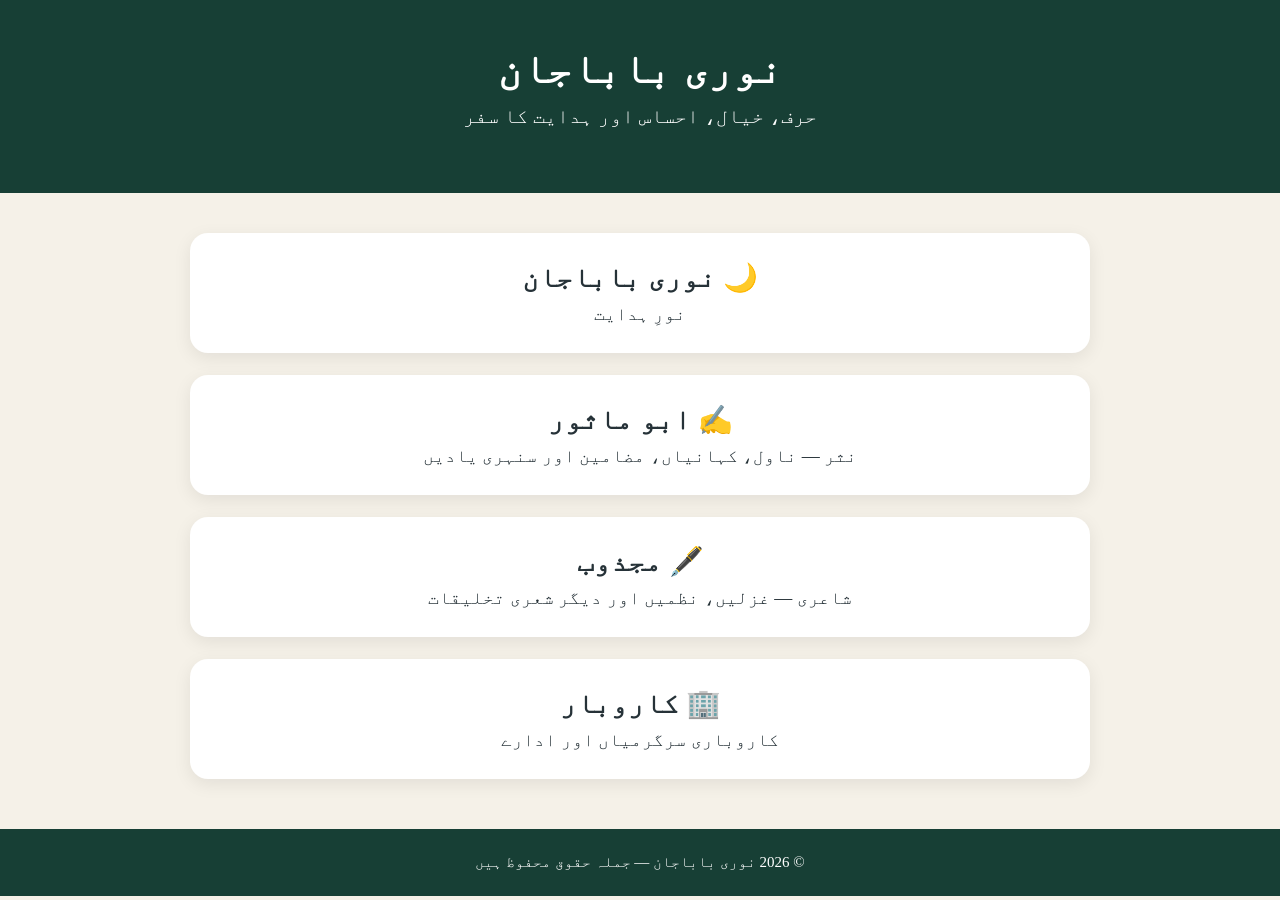
==== index.html @ 06c1e091 "Add initial HTML structure for نوری باباجان" ====
<!DOCTYPE html>
<html lang="ur" dir="rtl">

<head>
    <meta charset="UTF-8">
    <meta name="viewport" content="width=device-width, initial-scale=1.0">

    <title>نوری باباجان</title>

    <meta name="description"
        content="نوری باباجان — نورِ ہدایت، ابو ماثور کی نثر، مجذوب کی شاعری اور کاروبار">

    <style>
        body {
            margin: 0;
            font-family: "Noto Nastaliq Urdu", "Jameel Noori Nastaleeq", serif;
            background: #f5f1e8;
            color: #263238;
            text-align: center;
        }

        header {
            background: #173f35;
            color: white;
            padding: 45px 20px;
        }

        header h1 {
            margin: 0;
            font-size: 42px;
        }

        header p {
            font-size: 20px;
            margin-top: 12px;
        }

        .container {
            max-width: 900px;
            margin: 40px auto;
            padding: 0 20px;
        }

        .card {
            display: block;
            text-decoration: none;
            color: #263238;
            background: white;
            margin: 22px 0;
            padding: 28px 20px;
            border-radius: 18px;
            box-shadow: 0 5px 18px rgba(0, 0, 0, 0.08);
            transition: 0.3s;
        }

        .card:hover {
            transform: translateY(-4px);
        }

        .card h2 {
            margin: 0 0 10px;
            font-size: 28px;
        }

        .card p {
            margin: 0;
            font-size: 18px;
        }

        .footer {
            margin-top: 50px;
            padding: 25px;
            background: #173f35;
            color: white;
            font-size: 15px;
        }
    </style>
</head>

<body>

    <header>
        <h1>نوری باباجان</h1>
        <p>حرف، خیال، احساس اور ہدایت کا سفر</p>
    </header>

    <main class="container">

        <a href="#" class="card">
            <h2>🌙 نوری باباجان</h2>
            <p>نورِ ہدایت</p>
        </a>

        <a href="#" class="card">
            <h2>✍️ ابو ماثور</h2>
            <p>نثر — ناول، کہانیاں، مضامین اور سنہری یادیں</p>
        </a>

        <a href="#" class="card">
            <h2>🖋️ مجذوب</h2>
            <p>شاعری — غزلیں، نظمیں اور دیگر شعری تخلیقات</p>
        </a>

        <a href="#" class="card">
            <h2>🏢 کاروبار</h2>
            <p>کاروباری سرگرمیاں اور ادارے</p>
        </a>

    </main>

    <footer class="footer">
        © 2026 نوری باباجان — جملہ حقوق محفوظ ہیں
    </footer>

</body>

          </html>
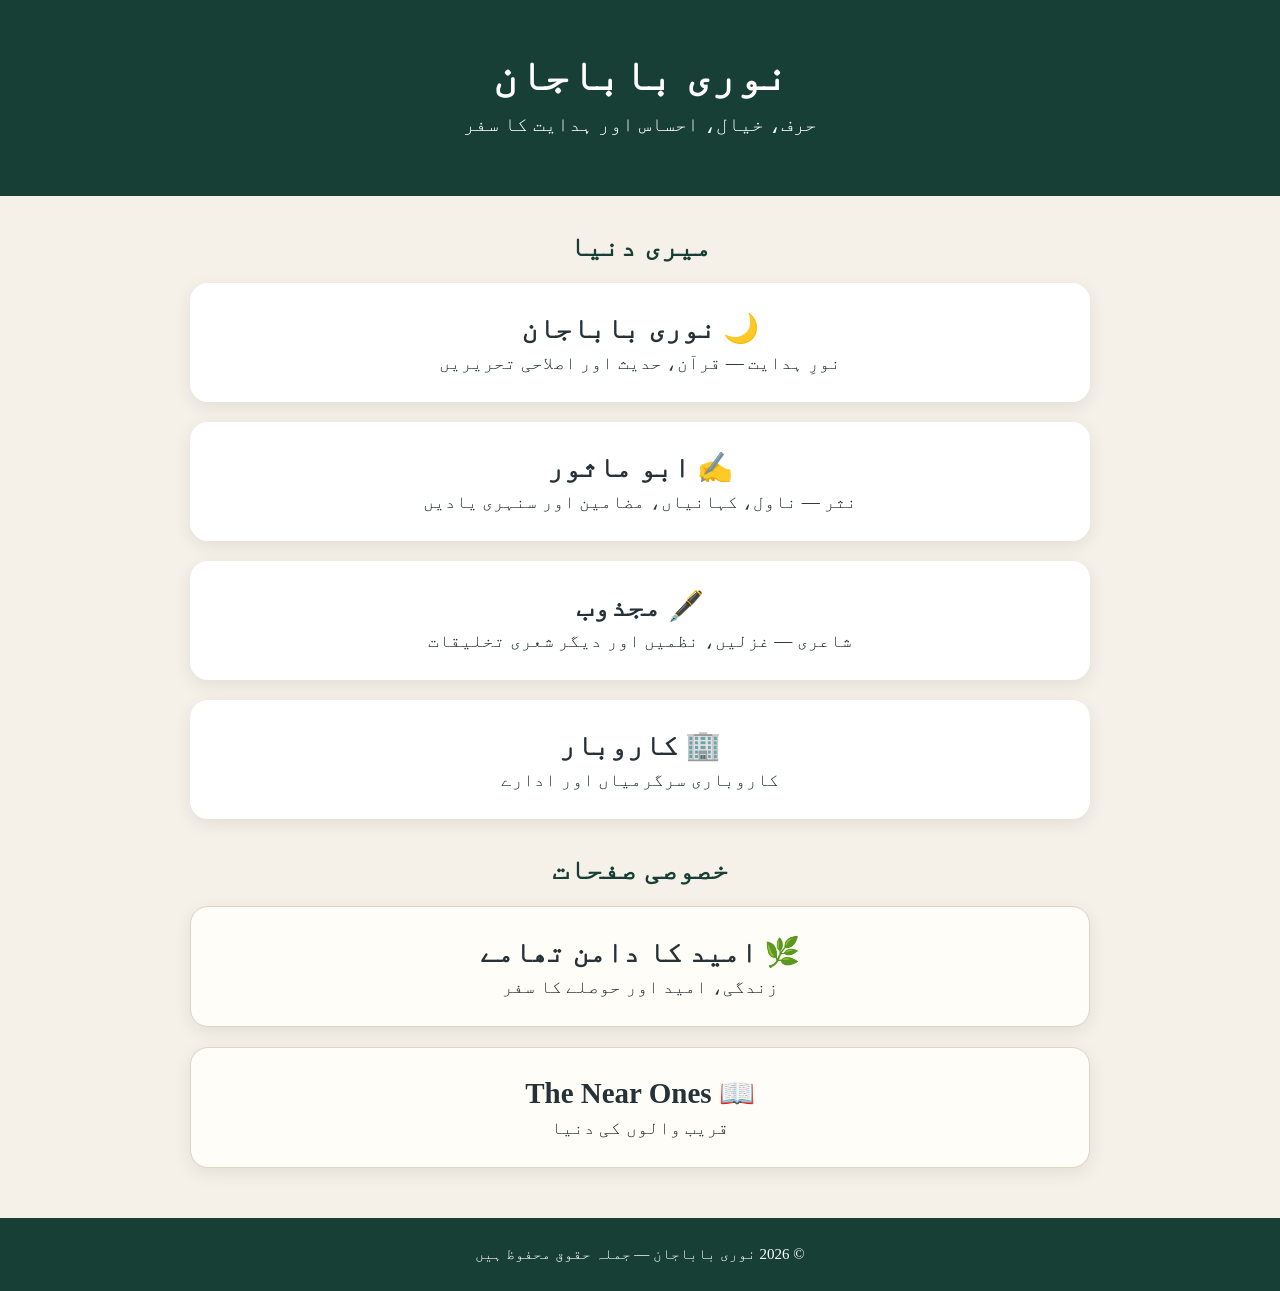
==== commit bf00b33a: "Add initial HTML structure for نوری باباجان" ====
--- a/index.html
+++ b/index.html
@@ -8,7 +8,7 @@
     <title>نوری باباجان</title>
 
     <meta name="description"
-        content="نوری باباجان — نورِ ہدایت، ابو ماثور کی نثر، مجذوب کی شاعری اور کاروبار">
+        content="نوری باباجان — نورِ ہدایت، ابو ماثور کی نثر، مجذوب کی شاعری، کاروبار اور خصوصی صفحات">
 
     <style>
         body {
@@ -22,23 +22,29 @@
         header {
             background: #173f35;
             color: white;
-            padding: 45px 20px;
+            padding: 50px 20px 40px;
         }
 
         header h1 {
             margin: 0;
-            font-size: 42px;
+            font-size: 44px;
         }
 
         header p {
+            margin-top: 12px;
             font-size: 20px;
-            margin-top: 12px;
         }
 
         .container {
             max-width: 900px;
-            margin: 40px auto;
-            padding: 0 20px;
+            margin: 35px auto;
+            padding: 0 18px;
+        }
+
+        .section-title {
+            font-size: 28px;
+            margin: 35px 0 20px;
+            color: #173f35;
         }
 
         .card {
@@ -46,20 +52,15 @@
             text-decoration: none;
             color: #263238;
             background: white;
-            margin: 22px 0;
+            margin: 20px 0;
             padding: 28px 20px;
             border-radius: 18px;
             box-shadow: 0 5px 18px rgba(0, 0, 0, 0.08);
-            transition: 0.3s;
-        }
-
-        .card:hover {
-            transform: translateY(-4px);
         }
 
         .card h2 {
-            margin: 0 0 10px;
-            font-size: 28px;
+            margin: 0 0 8px;
+            font-size: 29px;
         }
 
         .card p {
@@ -67,9 +68,14 @@
             font-size: 18px;
         }
 
-        .footer {
+        .special {
+            background: #fffdf7;
+            border: 1px solid #ddd4c2;
+        }
+
+        footer {
             margin-top: 50px;
-            padding: 25px;
+            padding: 28px 20px;
             background: #173f35;
             color: white;
             font-size: 15px;
@@ -86,9 +92,11 @@
 
     <main class="container">
 
-        <a href="#" class="card">
+        <h2 class="section-title">میری دنیا</h2>
+
+        <a href="noor-hidayat/" class="card">
             <h2>🌙 نوری باباجان</h2>
-            <p>نورِ ہدایت</p>
+            <p>نورِ ہدایت — قرآن، حدیث اور اصلاحی تحریریں</p>
         </a>
 
         <a href="#" class="card">
@@ -106,12 +114,25 @@
             <p>کاروباری سرگرمیاں اور ادارے</p>
         </a>
 
+
+        <h2 class="section-title">خصوصی صفحات</h2>
+
+        <a href="https://nooribabajan.github.io/umeed/" class="card special">
+            <h2>🌿 امید کا دامن تھامے</h2>
+            <p>زندگی، امید اور حوصلے کا سفر</p>
+        </a>
+
+        <a href="https://nooribabajan.github.io/The-Near-Ones/" class="card special">
+            <h2>📖 The Near Ones</h2>
+            <p>قریب والوں کی دنیا</p>
+        </a>
+
     </main>
 
-    <footer class="footer">
+    <footer>
         © 2026 نوری باباجان — جملہ حقوق محفوظ ہیں
     </footer>
 
 </body>
 
-          </html>
+  </html>
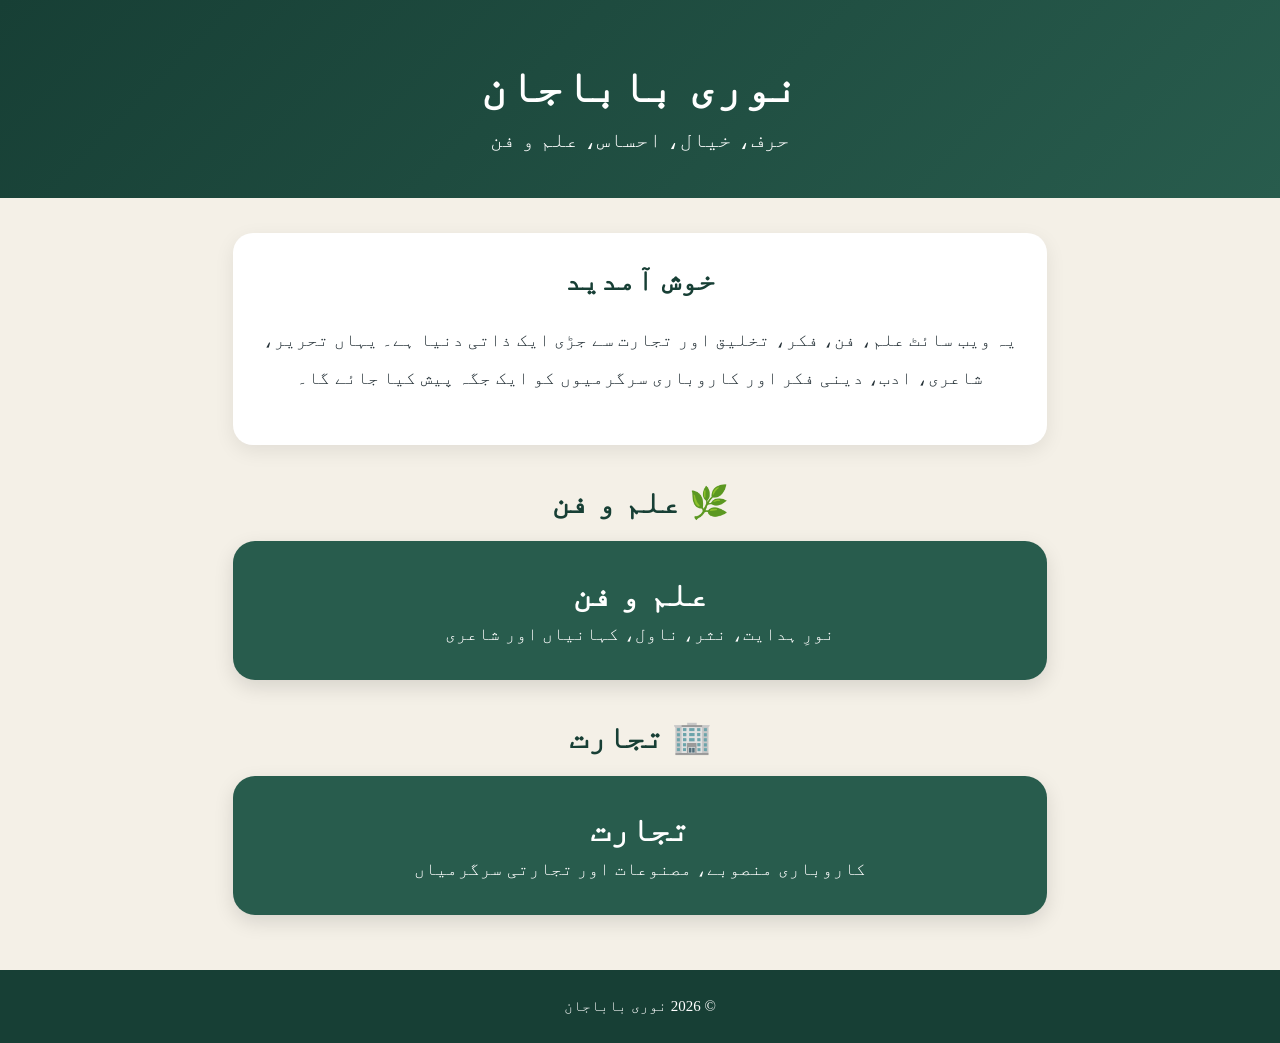
==== commit 612edb31: "Create index.html for personal website This HTML file serves as the main structure for a personal we" ====
--- a/index.html
+++ b/index.html
@@ -8,77 +8,109 @@
     <title>نوری باباجان</title>
 
     <meta name="description"
-        content="نوری باباجان — نورِ ہدایت، ابو ماثور کی نثر، مجذوب کی شاعری، کاروبار اور خصوصی صفحات">
+        content="نوری باباجان — علم و فن اور تجارت کی ایک ذاتی ویب دنیا">
 
     <style>
+        * {
+            box-sizing: border-box;
+        }
+
         body {
             margin: 0;
+            background: #f4f0e7;
+            color: #263238;
             font-family: "Noto Nastaliq Urdu", "Jameel Noori Nastaleeq", serif;
-            background: #f5f1e8;
-            color: #263238;
             text-align: center;
         }
 
         header {
-            background: #173f35;
+            background: linear-gradient(135deg, #173f35, #285c4d);
             color: white;
-            padding: 50px 20px 40px;
+            padding: 60px 20px 45px;
         }
 
         header h1 {
             margin: 0;
-            font-size: 44px;
+            font-size: 46px;
         }
 
         header p {
-            margin-top: 12px;
-            font-size: 20px;
+            margin: 15px 0 0;
+            font-size: 21px;
         }
 
         .container {
-            max-width: 900px;
+            max-width: 850px;
             margin: 35px auto;
             padding: 0 18px;
         }
 
-        .section-title {
-            font-size: 28px;
-            margin: 35px 0 20px;
-            color: #173f35;
+        .welcome {
+            background: white;
+            padding: 30px 22px;
+            border-radius: 20px;
+            box-shadow: 0 6px 20px rgba(0, 0, 0, 0.08);
+            margin-bottom: 35px;
         }
 
-        .card {
+        .welcome h2 {
+            margin-top: 0;
+            color: #173f35;
+            font-size: 30px;
+        }
+
+        .welcome p {
+            font-size: 18px;
+            line-height: 2.1;
+        }
+
+        .section-title {
+            color: #173f35;
+            font-size: 32px;
+            margin: 38px 0 20px;
+        }
+
+        .main-card {
             display: block;
             text-decoration: none;
-            color: #263238;
-            background: white;
+            color: white;
+            background: #285c4d;
+            padding: 35px 20px;
             margin: 20px 0;
-            padding: 28px 20px;
-            border-radius: 18px;
-            box-shadow: 0 5px 18px rgba(0, 0, 0, 0.08);
+            border-radius: 22px;
+            box-shadow: 0 7px 20px rgba(0, 0, 0, 0.12);
         }
 
-        .card h2 {
-            margin: 0 0 8px;
-            font-size: 29px;
+        .main-card h2 {
+            margin: 0 0 10px;
+            font-size: 34px;
         }
 
-        .card p {
+        .main-card p {
             margin: 0;
             font-size: 18px;
         }
 
-        .special {
-            background: #fffdf7;
-            border: 1px solid #ddd4c2;
-        }
-
         footer {
-            margin-top: 50px;
+            margin-top: 55px;
             padding: 28px 20px;
             background: #173f35;
             color: white;
             font-size: 15px;
+        }
+
+        @media (max-width: 600px) {
+            header h1 {
+                font-size: 38px;
+            }
+
+            header p {
+                font-size: 18px;
+            }
+
+            .main-card h2 {
+                font-size: 29px;
+            }
         }
     </style>
 </head>
@@ -87,50 +119,43 @@
 
     <header>
         <h1>نوری باباجان</h1>
-        <p>حرف، خیال، احساس اور ہدایت کا سفر</p>
+        <p>حرف، خیال، احساس، علم و فن</p>
     </header>
 
     <main class="container">
 
-        <h2 class="section-title">میری دنیا</h2>
+        <section class="welcome">
+            <h2>خوش آمدید</h2>
 
-        <a href="noor-hidayat/" class="card">
-            <h2>🌙 نوری باباجان</h2>
-            <p>نورِ ہدایت — قرآن، حدیث اور اصلاحی تحریریں</p>
-        </a>
+            <p>
+                یہ ویب سائٹ علم، فن، فکر، تخلیق اور تجارت سے جڑی
+                ایک ذاتی دنیا ہے۔
+                یہاں تحریر، شاعری، ادب، دینی فکر اور کاروباری سرگرمیوں
+                کو ایک جگہ پیش کیا جائے گا۔
+            </p>
+        </section>
 
-        <a href="#" class="card">
-            <h2>✍️ ابو ماثور</h2>
-            <p>نثر — ناول، کہانیاں، مضامین اور سنہری یادیں</p>
-        </a>
 
-        <a href="#" class="card">
-            <h2>🖋️ مجذوب</h2>
-            <p>شاعری — غزلیں، نظمیں اور دیگر شعری تخلیقات</p>
-        </a>
+        <h2 class="section-title">🌿 علم و فن</h2>
 
-        <a href="#" class="card">
-            <h2>🏢 کاروبار</h2>
-            <p>کاروباری سرگرمیاں اور ادارے</p>
+        <a href="ilm-o-fun/" class="main-card">
+            <h2>علم و فن</h2>
+            <p>نورِ ہدایت، نثر، ناول، کہانیاں اور شاعری</p>
         </a>
 
 
-        <h2 class="section-title">خصوصی صفحات</h2>
+        <h2 class="section-title">🏢 تجارت</h2>
 
-        <a href="https://nooribabajan.github.io/umeed/" class="card special">
-            <h2>🌿 امید کا دامن تھامے</h2>
-            <p>زندگی، امید اور حوصلے کا سفر</p>
-        </a>
-
-        <a href="https://nooribabajan.github.io/The-Near-Ones/" class="card special">
-            <h2>📖 The Near Ones</h2>
-            <p>قریب والوں کی دنیا</p>
+        <a href="tijarat/" class="main-card">
+            <h2>تجارت</h2>
+            <p>کاروباری منصوبے، مصنوعات اور تجارتی سرگرمیاں</p>
         </a>
 
     </main>
 
+
     <footer>
-        © 2026 نوری باباجان — جملہ حقوق محفوظ ہیں
+        © 2026 نوری باباجان
     </footer>
 
 </body>
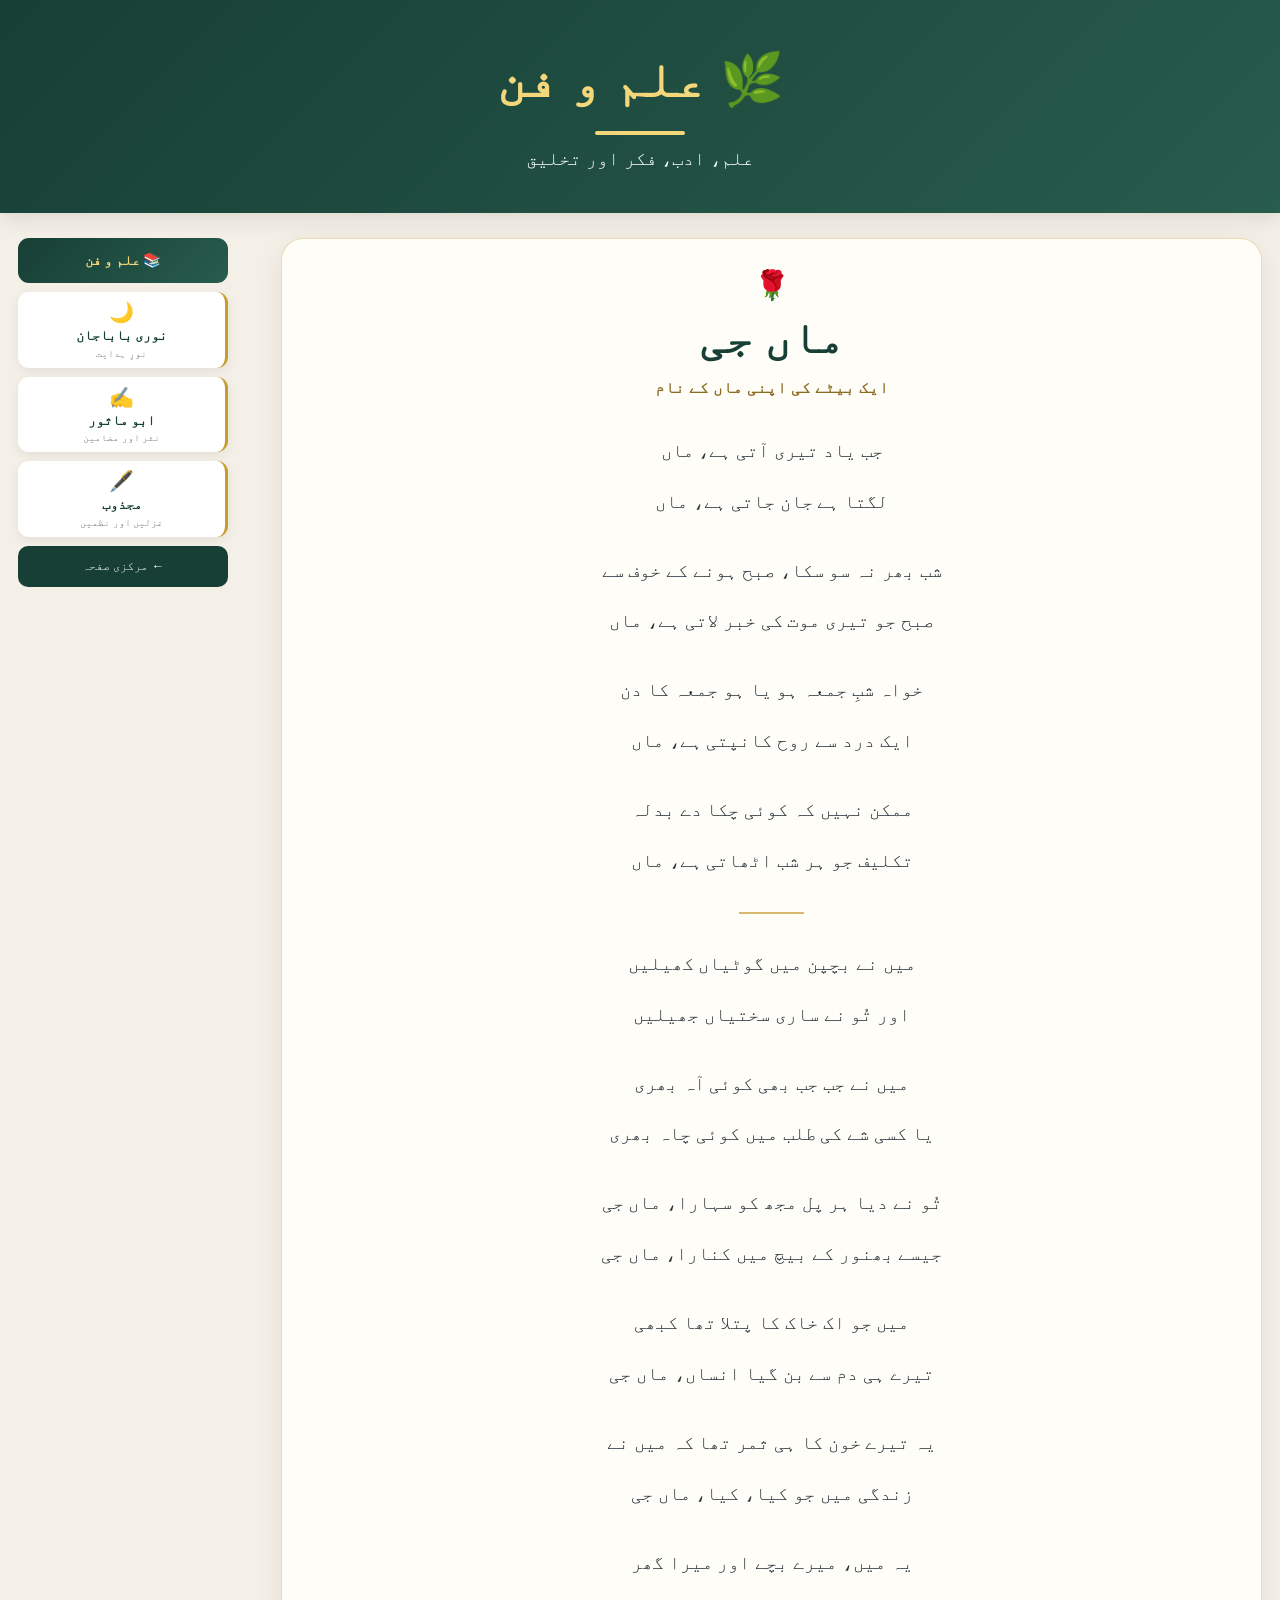
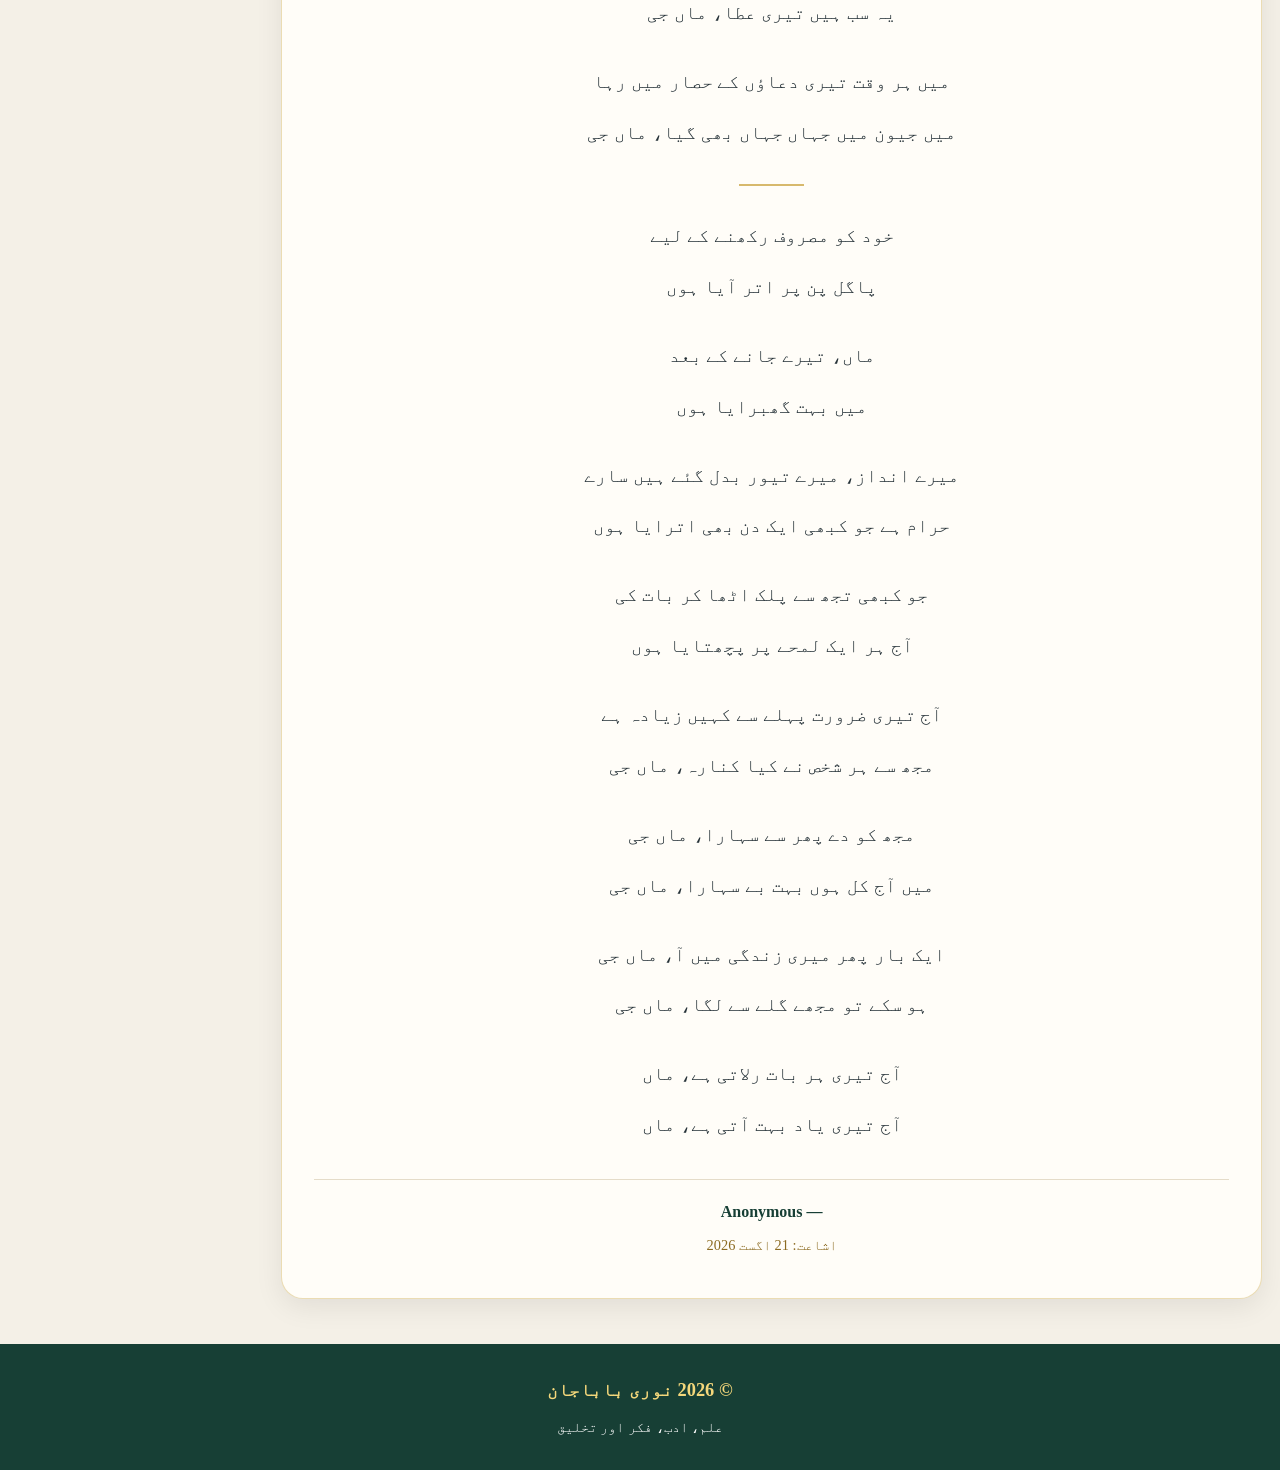
==== commit 06ab0bd1: "Refactor HTML structure and update content" ====
--- a/index.html
+++ b/index.html
@@ -2,162 +2,992 @@
 <html lang="ur" dir="rtl">
 
 <head>
-    <meta charset="UTF-8">
-    <meta name="viewport" content="width=device-width, initial-scale=1.0">
-
-    <title>نوری باباجان</title>
-
-    <meta name="description"
-        content="نوری باباجان — علم و فن اور تجارت کی ایک ذاتی ویب دنیا">
-
-    <style>
-        * {
-            box-sizing: border-box;
-        }
-
-        body {
-            margin: 0;
-            background: #f4f0e7;
-            color: #263238;
-            font-family: "Noto Nastaliq Urdu", "Jameel Noori Nastaleeq", serif;
-            text-align: center;
-        }
-
-        header {
-            background: linear-gradient(135deg, #173f35, #285c4d);
-            color: white;
-            padding: 60px 20px 45px;
-        }
-
-        header h1 {
-            margin: 0;
-            font-size: 46px;
-        }
-
-        header p {
-            margin: 15px 0 0;
-            font-size: 21px;
-        }
-
-        .container {
-            max-width: 850px;
-            margin: 35px auto;
-            padding: 0 18px;
-        }
-
-        .welcome {
-            background: white;
-            padding: 30px 22px;
-            border-radius: 20px;
-            box-shadow: 0 6px 20px rgba(0, 0, 0, 0.08);
-            margin-bottom: 35px;
-        }
-
-        .welcome h2 {
-            margin-top: 0;
-            color: #173f35;
-            font-size: 30px;
-        }
-
-        .welcome p {
-            font-size: 18px;
-            line-height: 2.1;
-        }
-
-        .section-title {
-            color: #173f35;
-            font-size: 32px;
-            margin: 38px 0 20px;
-        }
-
-        .main-card {
-            display: block;
-            text-decoration: none;
-            color: white;
-            background: #285c4d;
-            padding: 35px 20px;
-            margin: 20px 0;
-            border-radius: 22px;
-            box-shadow: 0 7px 20px rgba(0, 0, 0, 0.12);
-        }
-
-        .main-card h2 {
-            margin: 0 0 10px;
-            font-size: 34px;
-        }
-
-        .main-card p {
-            margin: 0;
-            font-size: 18px;
-        }
-
-        footer {
-            margin-top: 55px;
-            padding: 28px 20px;
-            background: #173f35;
-            color: white;
-            font-size: 15px;
-        }
-
-        @media (max-width: 600px) {
-            header h1 {
-                font-size: 38px;
-            }
-
-            header p {
-                font-size: 18px;
-            }
-
-            .main-card h2 {
-                font-size: 29px;
-            }
-        }
-    </style>
+
+<meta charset="UTF-8">
+
+<meta name="viewport"
+      content="width=device-width, initial-scale=1.0">
+
+<title>علم و فن — نوری باباجان</title>
+
+<meta name="description"
+      content="علم و فن — علم، ادب، فکر اور تخلیقی اظہار">
+
+
+<style>
+
+/* =========================
+   BASIC
+========================= */
+
+* {
+    box-sizing: border-box;
+}
+
+html {
+    scroll-behavior: smooth;
+}
+
+body {
+
+    margin: 0;
+
+    background: #f4f0e7;
+
+    color: #263238;
+
+    font-family:
+        "Noto Nastaliq Urdu",
+        "Jameel Noori Nastaleeq",
+        serif;
+
+    line-height: 2;
+
+    text-align: right;
+}
+
+
+/* =========================
+   HEADER
+========================= */
+
+header {
+
+    background:
+        linear-gradient(
+            135deg,
+            #173f35,
+            #285c4d
+        );
+
+    color: white;
+
+    padding:
+        42px 20px 35px;
+
+    text-align: center;
+
+    box-shadow:
+        0 6px 20px
+        rgba(0,0,0,.10);
+}
+
+header h1 {
+
+    margin: 0;
+
+    color: #f4d77b;
+
+    font-size:
+        clamp(2.2rem, 6vw, 3.2rem);
+
+    line-height: 1.5;
+}
+
+header p {
+
+    margin:
+        5px 0 0;
+
+    font-size:
+        clamp(1rem, 2.5vw, 1.2rem);
+
+    color: white;
+}
+
+.gold-line {
+
+    width: 90px;
+
+    height: 4px;
+
+    margin:
+        12px auto 0;
+
+    background: #f4d77b;
+
+    border-radius: 20px;
+}
+
+
+/* =========================
+   MAIN LAYOUT
+   RIGHT = 20%
+   LEFT  = 80%
+========================= */
+
+.main-layout {
+
+    width: 100%;
+
+    max-width: 1400px;
+
+    margin:
+        25px auto 45px;
+
+    padding:
+        0 18px;
+
+    display: grid;
+
+    grid-template-columns:
+        minmax(0, 4fr)
+        minmax(150px, 1fr);
+
+    gap: 18px;
+
+    align-items: start;
+}
+
+
+/* =========================
+   POEM — LEFT 80%
+========================= */
+
+.poem-area {
+
+    width: 100%;
+
+    background: #fffdf8;
+
+    border:
+        1px solid
+        rgba(199,157,50,.35);
+
+    border-radius: 22px;
+
+    padding:
+        28px 32px 38px;
+
+    box-shadow:
+        0 8px 28px
+        rgba(0,0,0,.08);
+
+    min-width: 0;
+}
+
+
+/* =========================
+   POEM HEADER
+========================= */
+
+.poem-header {
+
+    text-align: center;
+
+    margin-bottom: 22px;
+}
+
+.poem-symbol {
+
+    font-size: 1.8rem;
+
+    line-height: 1.3;
+}
+
+.poem-header h2 {
+
+    margin: 0;
+
+    color: #173f35;
+
+    font-size:
+        clamp(2rem, 5vw, 2.8rem);
+
+    line-height: 1.5;
+}
+
+.poem-header p {
+
+    margin: 0;
+
+    color: #8c6b22;
+
+    font-size: 1rem;
+
+    font-weight: bold;
+}
+
+
+/* =========================
+   POEM
+========================= */
+
+.poem {
+
+    max-width: 850px;
+
+    margin: auto;
+
+    text-align: center;
+
+    font-size:
+        clamp(1rem, 2vw, 1.2rem);
+
+    line-height: 2.65;
+}
+
+.poem p {
+
+    margin:
+        0 0 18px;
+}
+
+
+/* =========================
+   SEPARATOR
+========================= */
+
+.separator {
+
+    width: 65px;
+
+    height: 2px;
+
+    margin:
+        25px auto;
+
+    background: #c79d32;
+
+    opacity: .7;
+}
+
+
+/* =========================
+   CREDIT
+========================= */
+
+.poem-credit {
+
+    margin-top: 28px;
+
+    padding-top: 16px;
+
+    border-top:
+        1px solid #e5dcc9;
+
+    text-align: center;
+}
+
+.poem-credit strong {
+
+    color: #173f35;
+
+    font-size: 1rem;
+}
+
+.poem-date {
+
+    color: #8c6b22;
+
+    font-size: .9rem;
+
+    margin-top: 3px;
+}
+
+
+/* =========================
+   RIGHT SIDEBAR — 20%
+========================= */
+
+.tabs {
+
+    width: 100%;
+
+    max-width: 210px;
+
+    display: flex;
+
+    flex-direction: column;
+
+    gap: 9px;
+
+    position: sticky;
+
+    top: 15px;
+
+    justify-self: end;
+}
+
+
+/* =========================
+   SIDEBAR TITLE
+========================= */
+
+.tabs-title {
+
+    background:
+        linear-gradient(
+            135deg,
+            #173f35,
+            #285c4d
+        );
+
+    color: #f4d77b;
+
+    padding:
+        8px 5px;
+
+    border-radius: 11px;
+
+    text-align: center;
+
+    font-size: .9rem;
+
+    font-weight: bold;
+}
+
+
+/* =========================
+   TABS
+========================= */
+
+.tab {
+
+    display: block;
+
+    width: 100%;
+
+    min-height: 70px;
+
+    background: #ffffff;
+
+    color: #263238;
+
+    text-decoration: none;
+
+    padding:
+        7px 6px;
+
+    border-radius: 11px;
+
+    border-right:
+        3px solid #c79d32;
+
+    box-shadow:
+        0 3px 12px
+        rgba(0,0,0,.07);
+
+    text-align: center;
+
+    transition:
+        .2s ease;
+}
+
+.tab:hover {
+
+    transform:
+        translateX(-3px);
+
+    box-shadow:
+        0 6px 16px
+        rgba(0,0,0,.11);
+}
+
+
+/* ICON */
+
+.tab-icon {
+
+    display: block;
+
+    font-size: 1.25rem;
+
+    line-height: 1.3;
+}
+
+
+/* TITLE */
+
+.tab-title {
+
+    display: block;
+
+    color: #173f35;
+
+    font-size: .9rem;
+
+    font-weight: bold;
+
+    line-height: 1.5;
+}
+
+
+/* DESCRIPTION */
+
+.tab-description {
+
+    display: block;
+
+    color: #66716d;
+
+    font-size: .6rem;
+
+    line-height: 1.45;
+}
+
+
+/* =========================
+   BACK BUTTON
+========================= */
+
+.back {
+
+    display: block;
+
+    width: 100%;
+
+    padding:
+        8px 5px;
+
+    background: #173f35;
+
+    color: white;
+
+    text-decoration: none;
+
+    border-radius: 10px;
+
+    text-align: center;
+
+    font-size: .78rem;
+}
+
+
+/* =========================
+   FOOTER
+========================= */
+
+footer {
+
+    background: #173f35;
+
+    color: white;
+
+    text-align: center;
+
+    padding:
+        28px 20px;
+
+    margin-top: 20px;
+}
+
+.footer-brand {
+
+    color: #f4d77b;
+
+    font-size: 1.15rem;
+
+    font-weight: bold;
+}
+
+footer p {
+
+    margin:
+        4px 0 0;
+
+    font-size: .9rem;
+}
+
+
+/* =========================
+   TABLET
+========================= */
+
+@media (max-width: 900px) {
+
+    .main-layout {
+
+        grid-template-columns:
+            minmax(0, 3.5fr)
+            minmax(130px, 1fr);
+
+        gap: 12px;
+
+        padding:
+            0 12px;
+    }
+
+    .tabs {
+
+        max-width: 165px;
+    }
+
+    .tab {
+
+        min-height: 65px;
+
+        padding:
+            6px 4px;
+    }
+
+    .tab-icon {
+
+        font-size: 1.1rem;
+    }
+
+    .tab-title {
+
+        font-size: .8rem;
+    }
+
+    .tab-description {
+
+        font-size: .52rem;
+    }
+}
+
+
+/* =========================
+   MOBILE
+========================= */
+
+@media (max-width: 700px) {
+
+    .main-layout {
+
+        display: flex;
+
+        flex-direction: column;
+
+        padding:
+            0 12px;
+
+        margin-top: 18px;
+    }
+
+
+    /* tabs پہلے */
+
+    .tabs {
+
+        position: static;
+
+        order: 1;
+
+        width: 100%;
+
+        max-width: none;
+
+        display: grid;
+
+        grid-template-columns:
+            repeat(3, 1fr);
+
+        gap: 8px;
+    }
+
+
+    .tabs-title {
+
+        grid-column:
+            1 / -1;
+    }
+
+
+    .tab {
+
+        min-height: 68px;
+
+        border-right: none;
+
+        border-top:
+            3px solid #c79d32;
+
+        padding:
+            7px 4px;
+    }
+
+
+    .tab-description {
+
+        display: none;
+    }
+
+
+    /* نظم بعد میں */
+
+    .poem-area {
+
+        order: 2;
+
+        width: 100%;
+
+        padding:
+            24px 14px 30px;
+
+        border-radius: 18px;
+    }
+
+
+    .poem {
+
+        font-size: .98rem;
+
+        line-height: 2.4;
+    }
+
+
+    .poem p {
+
+        margin-bottom: 14px;
+    }
+}
+
+
+/* =========================
+   SMALL MOBILE
+========================= */
+
+@media (max-width: 430px) {
+
+    .tabs {
+
+        grid-template-columns:
+            1fr;
+    }
+
+    .tab {
+
+        min-height: auto;
+
+        padding:
+            10px;
+    }
+
+    .tab-description {
+
+        display: block;
+
+        font-size: .65rem;
+    }
+
+    .poem-area {
+
+        padding:
+            22px 11px 28px;
+    }
+
+    .poem {
+
+        font-size: .95rem;
+
+        line-height: 2.3;
+    }
+}
+
+</style>
+
 </head>
 
+
 <body>
 
-    <header>
-        <h1>نوری باباجان</h1>
-        <p>حرف، خیال، احساس، علم و فن</p>
-    </header>
-
-    <main class="container">
-
-        <section class="welcome">
-            <h2>خوش آمدید</h2>
-
-            <p>
-                یہ ویب سائٹ علم، فن، فکر، تخلیق اور تجارت سے جڑی
-                ایک ذاتی دنیا ہے۔
-                یہاں تحریر، شاعری، ادب، دینی فکر اور کاروباری سرگرمیوں
-                کو ایک جگہ پیش کیا جائے گا۔
-            </p>
-        </section>
-
-
-        <h2 class="section-title">🌿 علم و فن</h2>
-
-        <a href="ilm-o-fun/" class="main-card">
-            <h2>علم و فن</h2>
-            <p>نورِ ہدایت، نثر، ناول، کہانیاں اور شاعری</p>
+
+<!-- =========================
+     HEADER
+========================= -->
+
+<header>
+
+    <h1>
+        🌿 علم و فن
+    </h1>
+
+    <div class="gold-line"></div>
+
+    <p>
+        علم، ادب، فکر اور تخلیق
+    </p>
+
+</header>
+
+
+
+<!-- =========================
+     MAIN
+========================= -->
+
+<main class="main-layout">
+
+
+    <!-- =====================
+         LEFT — 80%
+    ====================== -->
+
+    <article class="poem-area">
+
+
+        <div class="poem-header">
+
+            <div class="poem-symbol">
+                🌹
+            </div>
+
+            <h2>
+                ماں جی
+            </h2>
+
+            <p>
+                ایک بیٹے کی اپنی ماں کے نام
+            </p>
+
+        </div>
+
+
+
+        <div class="poem">
+
+
+            <p>
+                جب یاد تیری آتی ہے، ماں<br>
+                لگتا ہے جان جاتی ہے، ماں
+            </p>
+
+
+            <p>
+                شب بھر نہ سو سکا، صبح ہونے کے خوف سے<br>
+                صبح جو تیری موت کی خبر لاتی ہے، ماں
+            </p>
+
+
+            <p>
+                خواہ شبِ جمعہ ہو یا ہو جمعہ کا دن<br>
+                ایک درد سے روح کانپتی ہے، ماں
+            </p>
+
+
+            <p>
+                ممکن نہیں کہ کوئی چکا دے بدلہ<br>
+                تکلیف جو ہر شب اٹھاتی ہے، ماں
+            </p>
+
+
+            <div class="separator"></div>
+
+
+            <p>
+                میں نے بچپن میں گوٹیاں کھیلیں<br>
+                اور تُو نے ساری سختیاں جھیلیں
+            </p>
+
+
+            <p>
+                میں نے جب جب بھی کوئی آہ بھری<br>
+                یا کسی شے کی طلب میں کوئی چاہ بھری
+            </p>
+
+
+            <p>
+                تُو نے دیا ہر پل مجھ کو سہارا، ماں جی<br>
+                جیسے بھنور کے بیچ میں کنارا، ماں جی
+            </p>
+
+
+            <p>
+                میں جو اک خاک کا پتلا تھا کبھی<br>
+                تیرے ہی دم سے بن گیا انساں، ماں جی
+            </p>
+
+
+            <p>
+                یہ تیرے خون کا ہی ثمر تھا کہ میں نے<br>
+                زندگی میں جو کیا، کیا، ماں جی
+            </p>
+
+
+            <p>
+                یہ میں، میرے بچے اور میرا گھر<br>
+                یہ سب ہیں تیری عطا، ماں جی
+            </p>
+
+
+            <p>
+                میں ہر وقت تیری دعاؤں کے حصار میں رہا<br>
+                میں جیون میں جہاں جہاں بھی گیا، ماں جی
+            </p>
+
+
+            <div class="separator"></div>
+
+
+            <p>
+                خود کو مصروف رکھنے کے لیے<br>
+                پاگل پن پر اتر آیا ہوں
+            </p>
+
+
+            <p>
+                ماں، تیرے جانے کے بعد<br>
+                میں بہت گھبرایا ہوں
+            </p>
+
+
+            <p>
+                میرے انداز، میرے تیور بدل گئے ہیں سارے<br>
+                حرام ہے جو کبھی ایک دن بھی اترایا ہوں
+            </p>
+
+
+            <p>
+                جو کبھی تجھ سے پلک اٹھا کر بات کی<br>
+                آج ہر ایک لمحے پر پچھتایا ہوں
+            </p>
+
+
+            <p>
+                آج تیری ضرورت پہلے سے کہیں زیادہ ہے<br>
+                مجھ سے ہر شخص نے کیا کنارہ، ماں جی
+            </p>
+
+
+            <p>
+                مجھ کو دے پھر سے سہارا، ماں جی<br>
+                میں آج کل ہوں بہت بے سہارا، ماں جی
+            </p>
+
+
+            <p>
+                ایک بار پھر میری زندگی میں آ، ماں جی<br>
+                ہو سکے تو مجھے گلے سے لگا، ماں جی
+            </p>
+
+
+            <p>
+                آج تیری ہر بات رلاتی ہے، ماں<br>
+                آج تیری یاد بہت آتی ہے، ماں
+            </p>
+
+
+        </div>
+
+
+
+        <div class="poem-credit">
+
+            <strong>
+                — Anonymous
+            </strong>
+
+            <div class="poem-date">
+                اشاعت: 21 اگست 2026
+            </div>
+
+        </div>
+
+
+    </article>
+
+
+
+    <!-- =====================
+         RIGHT — 20%
+    ====================== -->
+
+    <aside class="tabs">
+
+
+        <div class="tabs-title">
+            📚 علم و فن
+        </div>
+
+
+
+        <a
+            href="noor-hidayat/"
+            class="tab"
+        >
+
+            <span class="tab-icon">
+                🌙
+            </span>
+
+            <span class="tab-title">
+                نوری باباجان
+            </span>
+
+            <span class="tab-description">
+                نورِ ہدایت
+            </span>
+
         </a>
 
 
-        <h2 class="section-title">🏢 تجارت</h2>
-
-        <a href="tijarat/" class="main-card">
-            <h2>تجارت</h2>
-            <p>کاروباری منصوبے، مصنوعات اور تجارتی سرگرمیاں</p>
+
+        <a
+            href="abu-masoor/"
+            class="tab"
+        >
+
+            <span class="tab-icon">
+                ✍️
+            </span>
+
+            <span class="tab-title">
+                ابو ماثور
+            </span>
+
+            <span class="tab-description">
+                نثر اور مضامین
+            </span>
+
         </a>
 
-    </main>
-
-
-    <footer>
+
+
+        <a
+            href="majzoob/"
+            class="tab"
+        >
+
+            <span class="tab-icon">
+                🖋️
+            </span>
+
+            <span class="tab-title">
+                مجذوب
+            </span>
+
+            <span class="tab-description">
+                غزلیں اور نظمیں
+            </span>
+
+        </a>
+
+
+
+        <a
+            href="../"
+            class="back"
+        >
+            ← مرکزی صفحہ
+        </a>
+
+
+    </aside>
+
+
+</main>
+
+
+
+<!-- =========================
+     FOOTER
+========================= -->
+
+<footer>
+
+    <div class="footer-brand">
         © 2026 نوری باباجان
-    </footer>
+    </div>
+
+    <p>
+        علم، ادب، فکر اور تخلیق
+    </p>
+
+</footer>
+
 
 </body>
 
-  </html>
+    </html>
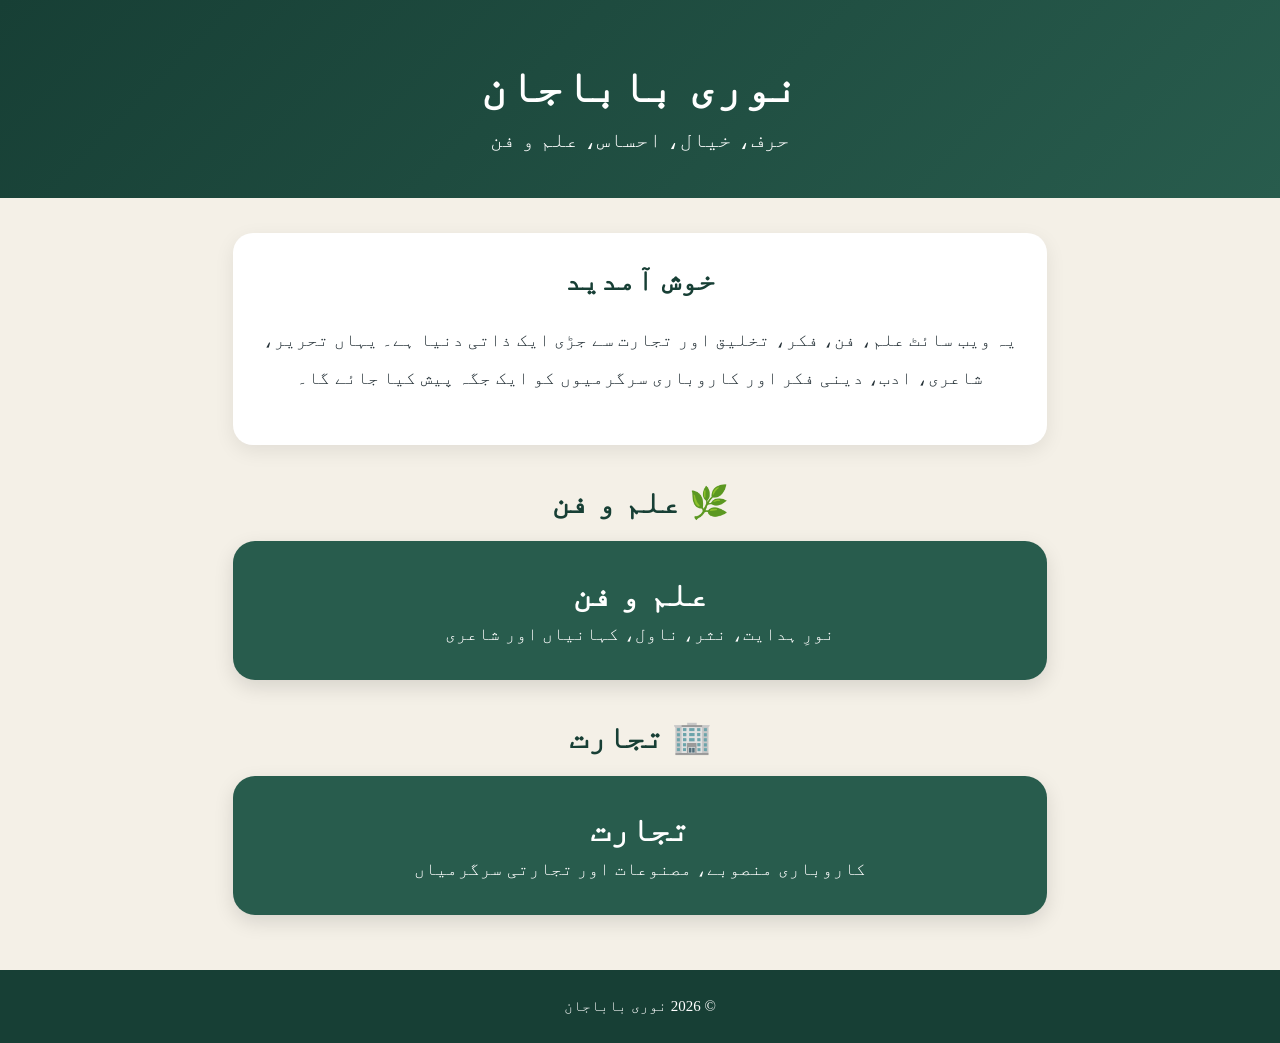
==== commit 0103c812: "Refactor index.html for improved layout and styles Updated the HTML structure and styles for better " ====
--- a/index.html
+++ b/index.html
@@ -2,992 +2,162 @@
 <html lang="ur" dir="rtl">
 
 <head>
+    <meta charset="UTF-8">
+    <meta name="viewport" content="width=device-width, initial-scale=1.0">
 
-<meta charset="UTF-8">
+    <title>نوری باباجان</title>
 
-<meta name="viewport"
-      content="width=device-width, initial-scale=1.0">
+    <meta name="description"
+        content="نوری باباجان — علم و فن اور تجارت کی ایک ذاتی ویب دنیا">
 
-<title>علم و فن — نوری باباجان</title>
+    <style>
+        * {
+            box-sizing: border-box;
+        }
 
-<meta name="description"
-      content="علم و فن — علم، ادب، فکر اور تخلیقی اظہار">
+        body {
+            margin: 0;
+            background: #f4f0e7;
+            color: #263238;
+            font-family: "Noto Nastaliq Urdu", "Jameel Noori Nastaleeq", serif;
+            text-align: center;
+        }
 
+        header {
+            background: linear-gradient(135deg, #173f35, #285c4d);
+            color: white;
+            padding: 60px 20px 45px;
+        }
 
-<style>
+        header h1 {
+            margin: 0;
+            font-size: 46px;
+        }
 
-/* =========================
-   BASIC
-========================= */
+        header p {
+            margin: 15px 0 0;
+            font-size: 21px;
+        }
 
-* {
-    box-sizing: border-box;
-}
+        .container {
+            max-width: 850px;
+            margin: 35px auto;
+            padding: 0 18px;
+        }
 
-html {
-    scroll-behavior: smooth;
-}
+        .welcome {
+            background: white;
+            padding: 30px 22px;
+            border-radius: 20px;
+            box-shadow: 0 6px 20px rgba(0, 0, 0, 0.08);
+            margin-bottom: 35px;
+        }
 
-body {
+        .welcome h2 {
+            margin-top: 0;
+            color: #173f35;
+            font-size: 30px;
+        }
 
-    margin: 0;
+        .welcome p {
+            font-size: 18px;
+            line-height: 2.1;
+        }
 
-    background: #f4f0e7;
+        .section-title {
+            color: #173f35;
+            font-size: 32px;
+            margin: 38px 0 20px;
+        }
 
-    color: #263238;
+        .main-card {
+            display: block;
+            text-decoration: none;
+            color: white;
+            background: #285c4d;
+            padding: 35px 20px;
+            margin: 20px 0;
+            border-radius: 22px;
+            box-shadow: 0 7px 20px rgba(0, 0, 0, 0.12);
+        }
 
-    font-family:
-        "Noto Nastaliq Urdu",
-        "Jameel Noori Nastaleeq",
-        serif;
+        .main-card h2 {
+            margin: 0 0 10px;
+            font-size: 34px;
+        }
 
-    line-height: 2;
+        .main-card p {
+            margin: 0;
+            font-size: 18px;
+        }
 
-    text-align: right;
-}
+        footer {
+            margin-top: 55px;
+            padding: 28px 20px;
+            background: #173f35;
+            color: white;
+            font-size: 15px;
+        }
 
+        @media (max-width: 600px) {
+            header h1 {
+                font-size: 38px;
+            }
 
-/* =========================
-   HEADER
-========================= */
+            header p {
+                font-size: 18px;
+            }
 
-header {
-
-    background:
-        linear-gradient(
-            135deg,
-            #173f35,
-            #285c4d
-        );
-
-    color: white;
-
-    padding:
-        42px 20px 35px;
-
-    text-align: center;
-
-    box-shadow:
-        0 6px 20px
-        rgba(0,0,0,.10);
-}
-
-header h1 {
-
-    margin: 0;
-
-    color: #f4d77b;
-
-    font-size:
-        clamp(2.2rem, 6vw, 3.2rem);
-
-    line-height: 1.5;
-}
-
-header p {
-
-    margin:
-        5px 0 0;
-
-    font-size:
-        clamp(1rem, 2.5vw, 1.2rem);
-
-    color: white;
-}
-
-.gold-line {
-
-    width: 90px;
-
-    height: 4px;
-
-    margin:
-        12px auto 0;
-
-    background: #f4d77b;
-
-    border-radius: 20px;
-}
-
-
-/* =========================
-   MAIN LAYOUT
-   RIGHT = 20%
-   LEFT  = 80%
-========================= */
-
-.main-layout {
-
-    width: 100%;
-
-    max-width: 1400px;
-
-    margin:
-        25px auto 45px;
-
-    padding:
-        0 18px;
-
-    display: grid;
-
-    grid-template-columns:
-        minmax(0, 4fr)
-        minmax(150px, 1fr);
-
-    gap: 18px;
-
-    align-items: start;
-}
-
-
-/* =========================
-   POEM — LEFT 80%
-========================= */
-
-.poem-area {
-
-    width: 100%;
-
-    background: #fffdf8;
-
-    border:
-        1px solid
-        rgba(199,157,50,.35);
-
-    border-radius: 22px;
-
-    padding:
-        28px 32px 38px;
-
-    box-shadow:
-        0 8px 28px
-        rgba(0,0,0,.08);
-
-    min-width: 0;
-}
-
-
-/* =========================
-   POEM HEADER
-========================= */
-
-.poem-header {
-
-    text-align: center;
-
-    margin-bottom: 22px;
-}
-
-.poem-symbol {
-
-    font-size: 1.8rem;
-
-    line-height: 1.3;
-}
-
-.poem-header h2 {
-
-    margin: 0;
-
-    color: #173f35;
-
-    font-size:
-        clamp(2rem, 5vw, 2.8rem);
-
-    line-height: 1.5;
-}
-
-.poem-header p {
-
-    margin: 0;
-
-    color: #8c6b22;
-
-    font-size: 1rem;
-
-    font-weight: bold;
-}
-
-
-/* =========================
-   POEM
-========================= */
-
-.poem {
-
-    max-width: 850px;
-
-    margin: auto;
-
-    text-align: center;
-
-    font-size:
-        clamp(1rem, 2vw, 1.2rem);
-
-    line-height: 2.65;
-}
-
-.poem p {
-
-    margin:
-        0 0 18px;
-}
-
-
-/* =========================
-   SEPARATOR
-========================= */
-
-.separator {
-
-    width: 65px;
-
-    height: 2px;
-
-    margin:
-        25px auto;
-
-    background: #c79d32;
-
-    opacity: .7;
-}
-
-
-/* =========================
-   CREDIT
-========================= */
-
-.poem-credit {
-
-    margin-top: 28px;
-
-    padding-top: 16px;
-
-    border-top:
-        1px solid #e5dcc9;
-
-    text-align: center;
-}
-
-.poem-credit strong {
-
-    color: #173f35;
-
-    font-size: 1rem;
-}
-
-.poem-date {
-
-    color: #8c6b22;
-
-    font-size: .9rem;
-
-    margin-top: 3px;
-}
-
-
-/* =========================
-   RIGHT SIDEBAR — 20%
-========================= */
-
-.tabs {
-
-    width: 100%;
-
-    max-width: 210px;
-
-    display: flex;
-
-    flex-direction: column;
-
-    gap: 9px;
-
-    position: sticky;
-
-    top: 15px;
-
-    justify-self: end;
-}
-
-
-/* =========================
-   SIDEBAR TITLE
-========================= */
-
-.tabs-title {
-
-    background:
-        linear-gradient(
-            135deg,
-            #173f35,
-            #285c4d
-        );
-
-    color: #f4d77b;
-
-    padding:
-        8px 5px;
-
-    border-radius: 11px;
-
-    text-align: center;
-
-    font-size: .9rem;
-
-    font-weight: bold;
-}
-
-
-/* =========================
-   TABS
-========================= */
-
-.tab {
-
-    display: block;
-
-    width: 100%;
-
-    min-height: 70px;
-
-    background: #ffffff;
-
-    color: #263238;
-
-    text-decoration: none;
-
-    padding:
-        7px 6px;
-
-    border-radius: 11px;
-
-    border-right:
-        3px solid #c79d32;
-
-    box-shadow:
-        0 3px 12px
-        rgba(0,0,0,.07);
-
-    text-align: center;
-
-    transition:
-        .2s ease;
-}
-
-.tab:hover {
-
-    transform:
-        translateX(-3px);
-
-    box-shadow:
-        0 6px 16px
-        rgba(0,0,0,.11);
-}
-
-
-/* ICON */
-
-.tab-icon {
-
-    display: block;
-
-    font-size: 1.25rem;
-
-    line-height: 1.3;
-}
-
-
-/* TITLE */
-
-.tab-title {
-
-    display: block;
-
-    color: #173f35;
-
-    font-size: .9rem;
-
-    font-weight: bold;
-
-    line-height: 1.5;
-}
-
-
-/* DESCRIPTION */
-
-.tab-description {
-
-    display: block;
-
-    color: #66716d;
-
-    font-size: .6rem;
-
-    line-height: 1.45;
-}
-
-
-/* =========================
-   BACK BUTTON
-========================= */
-
-.back {
-
-    display: block;
-
-    width: 100%;
-
-    padding:
-        8px 5px;
-
-    background: #173f35;
-
-    color: white;
-
-    text-decoration: none;
-
-    border-radius: 10px;
-
-    text-align: center;
-
-    font-size: .78rem;
-}
-
-
-/* =========================
-   FOOTER
-========================= */
-
-footer {
-
-    background: #173f35;
-
-    color: white;
-
-    text-align: center;
-
-    padding:
-        28px 20px;
-
-    margin-top: 20px;
-}
-
-.footer-brand {
-
-    color: #f4d77b;
-
-    font-size: 1.15rem;
-
-    font-weight: bold;
-}
-
-footer p {
-
-    margin:
-        4px 0 0;
-
-    font-size: .9rem;
-}
-
-
-/* =========================
-   TABLET
-========================= */
-
-@media (max-width: 900px) {
-
-    .main-layout {
-
-        grid-template-columns:
-            minmax(0, 3.5fr)
-            minmax(130px, 1fr);
-
-        gap: 12px;
-
-        padding:
-            0 12px;
-    }
-
-    .tabs {
-
-        max-width: 165px;
-    }
-
-    .tab {
-
-        min-height: 65px;
-
-        padding:
-            6px 4px;
-    }
-
-    .tab-icon {
-
-        font-size: 1.1rem;
-    }
-
-    .tab-title {
-
-        font-size: .8rem;
-    }
-
-    .tab-description {
-
-        font-size: .52rem;
-    }
-}
-
-
-/* =========================
-   MOBILE
-========================= */
-
-@media (max-width: 700px) {
-
-    .main-layout {
-
-        display: flex;
-
-        flex-direction: column;
-
-        padding:
-            0 12px;
-
-        margin-top: 18px;
-    }
-
-
-    /* tabs پہلے */
-
-    .tabs {
-
-        position: static;
-
-        order: 1;
-
-        width: 100%;
-
-        max-width: none;
-
-        display: grid;
-
-        grid-template-columns:
-            repeat(3, 1fr);
-
-        gap: 8px;
-    }
-
-
-    .tabs-title {
-
-        grid-column:
-            1 / -1;
-    }
-
-
-    .tab {
-
-        min-height: 68px;
-
-        border-right: none;
-
-        border-top:
-            3px solid #c79d32;
-
-        padding:
-            7px 4px;
-    }
-
-
-    .tab-description {
-
-        display: none;
-    }
-
-
-    /* نظم بعد میں */
-
-    .poem-area {
-
-        order: 2;
-
-        width: 100%;
-
-        padding:
-            24px 14px 30px;
-
-        border-radius: 18px;
-    }
-
-
-    .poem {
-
-        font-size: .98rem;
-
-        line-height: 2.4;
-    }
-
-
-    .poem p {
-
-        margin-bottom: 14px;
-    }
-}
-
-
-/* =========================
-   SMALL MOBILE
-========================= */
-
-@media (max-width: 430px) {
-
-    .tabs {
-
-        grid-template-columns:
-            1fr;
-    }
-
-    .tab {
-
-        min-height: auto;
-
-        padding:
-            10px;
-    }
-
-    .tab-description {
-
-        display: block;
-
-        font-size: .65rem;
-    }
-
-    .poem-area {
-
-        padding:
-            22px 11px 28px;
-    }
-
-    .poem {
-
-        font-size: .95rem;
-
-        line-height: 2.3;
-    }
-}
-
-</style>
-
+            .main-card h2 {
+                font-size: 29px;
+            }
+        }
+    </style>
 </head>
-
 
 <body>
 
+    <header>
+        <h1>نوری باباجان</h1>
+        <p>حرف، خیال، احساس، علم و فن</p>
+    </header>
 
-<!-- =========================
-     HEADER
-========================= -->
+    <main class="container">
 
-<header>
+        <section class="welcome">
+            <h2>خوش آمدید</h2>
 
-    <h1>
-        🌿 علم و فن
-    </h1>
-
-    <div class="gold-line"></div>
-
-    <p>
-        علم، ادب، فکر اور تخلیق
-    </p>
-
-</header>
+            <p>
+                یہ ویب سائٹ علم، فن، فکر، تخلیق اور تجارت سے جڑی
+                ایک ذاتی دنیا ہے۔
+                یہاں تحریر، شاعری، ادب، دینی فکر اور کاروباری سرگرمیوں
+                کو ایک جگہ پیش کیا جائے گا۔
+            </p>
+        </section>
 
 
+        <h2 class="section-title">🌿 علم و فن</h2>
 
-<!-- =========================
-     MAIN
-========================= -->
-
-<main class="main-layout">
-
-
-    <!-- =====================
-         LEFT — 80%
-    ====================== -->
-
-    <article class="poem-area">
-
-
-        <div class="poem-header">
-
-            <div class="poem-symbol">
-                🌹
-            </div>
-
-            <h2>
-                ماں جی
-            </h2>
-
-            <p>
-                ایک بیٹے کی اپنی ماں کے نام
-            </p>
-
-        </div>
-
-
-
-        <div class="poem">
-
-
-            <p>
-                جب یاد تیری آتی ہے، ماں<br>
-                لگتا ہے جان جاتی ہے، ماں
-            </p>
-
-
-            <p>
-                شب بھر نہ سو سکا، صبح ہونے کے خوف سے<br>
-                صبح جو تیری موت کی خبر لاتی ہے، ماں
-            </p>
-
-
-            <p>
-                خواہ شبِ جمعہ ہو یا ہو جمعہ کا دن<br>
-                ایک درد سے روح کانپتی ہے، ماں
-            </p>
-
-
-            <p>
-                ممکن نہیں کہ کوئی چکا دے بدلہ<br>
-                تکلیف جو ہر شب اٹھاتی ہے، ماں
-            </p>
-
-
-            <div class="separator"></div>
-
-
-            <p>
-                میں نے بچپن میں گوٹیاں کھیلیں<br>
-                اور تُو نے ساری سختیاں جھیلیں
-            </p>
-
-
-            <p>
-                میں نے جب جب بھی کوئی آہ بھری<br>
-                یا کسی شے کی طلب میں کوئی چاہ بھری
-            </p>
-
-
-            <p>
-                تُو نے دیا ہر پل مجھ کو سہارا، ماں جی<br>
-                جیسے بھنور کے بیچ میں کنارا، ماں جی
-            </p>
-
-
-            <p>
-                میں جو اک خاک کا پتلا تھا کبھی<br>
-                تیرے ہی دم سے بن گیا انساں، ماں جی
-            </p>
-
-
-            <p>
-                یہ تیرے خون کا ہی ثمر تھا کہ میں نے<br>
-                زندگی میں جو کیا، کیا، ماں جی
-            </p>
-
-
-            <p>
-                یہ میں، میرے بچے اور میرا گھر<br>
-                یہ سب ہیں تیری عطا، ماں جی
-            </p>
-
-
-            <p>
-                میں ہر وقت تیری دعاؤں کے حصار میں رہا<br>
-                میں جیون میں جہاں جہاں بھی گیا، ماں جی
-            </p>
-
-
-            <div class="separator"></div>
-
-
-            <p>
-                خود کو مصروف رکھنے کے لیے<br>
-                پاگل پن پر اتر آیا ہوں
-            </p>
-
-
-            <p>
-                ماں، تیرے جانے کے بعد<br>
-                میں بہت گھبرایا ہوں
-            </p>
-
-
-            <p>
-                میرے انداز، میرے تیور بدل گئے ہیں سارے<br>
-                حرام ہے جو کبھی ایک دن بھی اترایا ہوں
-            </p>
-
-
-            <p>
-                جو کبھی تجھ سے پلک اٹھا کر بات کی<br>
-                آج ہر ایک لمحے پر پچھتایا ہوں
-            </p>
-
-
-            <p>
-                آج تیری ضرورت پہلے سے کہیں زیادہ ہے<br>
-                مجھ سے ہر شخص نے کیا کنارہ، ماں جی
-            </p>
-
-
-            <p>
-                مجھ کو دے پھر سے سہارا، ماں جی<br>
-                میں آج کل ہوں بہت بے سہارا، ماں جی
-            </p>
-
-
-            <p>
-                ایک بار پھر میری زندگی میں آ، ماں جی<br>
-                ہو سکے تو مجھے گلے سے لگا، ماں جی
-            </p>
-
-
-            <p>
-                آج تیری ہر بات رلاتی ہے، ماں<br>
-                آج تیری یاد بہت آتی ہے، ماں
-            </p>
-
-
-        </div>
-
-
-
-        <div class="poem-credit">
-
-            <strong>
-                — Anonymous
-            </strong>
-
-            <div class="poem-date">
-                اشاعت: 21 اگست 2026
-            </div>
-
-        </div>
-
-
-    </article>
-
-
-
-    <!-- =====================
-         RIGHT — 20%
-    ====================== -->
-
-    <aside class="tabs">
-
-
-        <div class="tabs-title">
-            📚 علم و فن
-        </div>
-
-
-
-        <a
-            href="noor-hidayat/"
-            class="tab"
-        >
-
-            <span class="tab-icon">
-                🌙
-            </span>
-
-            <span class="tab-title">
-                نوری باباجان
-            </span>
-
-            <span class="tab-description">
-                نورِ ہدایت
-            </span>
-
+        <a href="ilm-o-fun/" class="main-card">
+            <h2>علم و فن</h2>
+            <p>نورِ ہدایت، نثر، ناول، کہانیاں اور شاعری</p>
         </a>
 
 
+        <h2 class="section-title">🏢 تجارت</h2>
 
-        <a
-            href="abu-masoor/"
-            class="tab"
-        >
-
-            <span class="tab-icon">
-                ✍️
-            </span>
-
-            <span class="tab-title">
-                ابو ماثور
-            </span>
-
-            <span class="tab-description">
-                نثر اور مضامین
-            </span>
-
+        <a href="tijarat/" class="main-card">
+            <h2>تجارت</h2>
+            <p>کاروباری منصوبے، مصنوعات اور تجارتی سرگرمیاں</p>
         </a>
 
+    </main>
 
 
-        <a
-            href="majzoob/"
-            class="tab"
-        >
-
-            <span class="tab-icon">
-                🖋️
-            </span>
-
-            <span class="tab-title">
-                مجذوب
-            </span>
-
-            <span class="tab-description">
-                غزلیں اور نظمیں
-            </span>
-
-        </a>
-
-
-
-        <a
-            href="../"
-            class="back"
-        >
-            ← مرکزی صفحہ
-        </a>
-
-
-    </aside>
-
-
-</main>
-
-
-
-<!-- =========================
-     FOOTER
-========================= -->
-
-<footer>
-
-    <div class="footer-brand">
+    <footer>
         © 2026 نوری باباجان
-    </div>
-
-    <p>
-        علم، ادب، فکر اور تخلیق
-    </p>
-
-</footer>
-
+    </footer>
 
 </body>
 
-    </html>
+</html>
